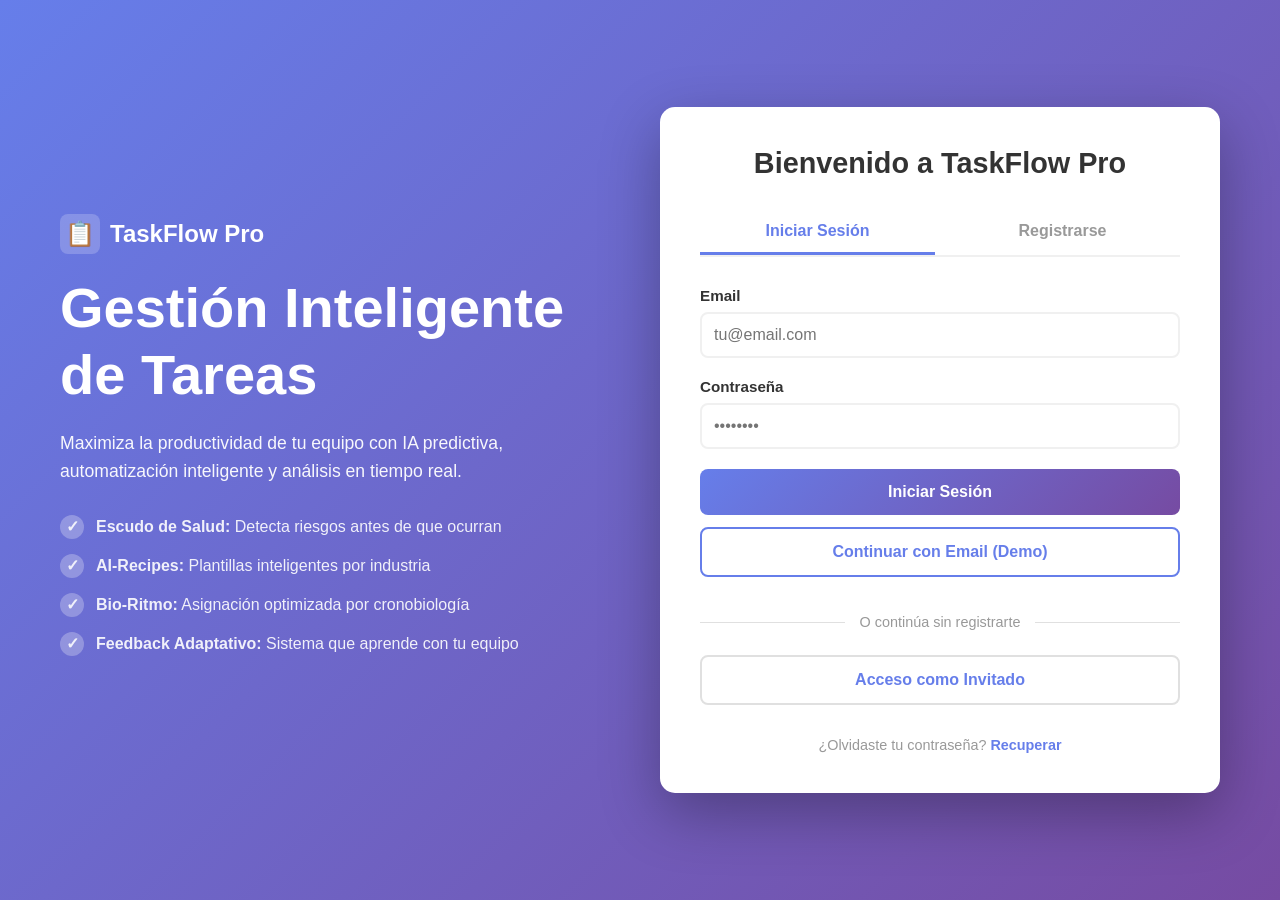
==== index.html @ bff99eb0 "Create main index.html for TaskFlow Pro landing page with authentication" ====
<!DOCTYPE html>
<html lang="es">
<head>
    <meta charset="UTF-8">
    <meta name="viewport" content="width=device-width, initial-scale=1.0">
    <title>TaskFlow Pro - Gestión Inteligente de Tareas</title>
    <style>
        * {
            margin: 0;
            padding: 0;
            box-sizing: border-box;
        }

        body {
            font-family: 'Segoe UI', Tahoma, Geneva, Verdana, sans-serif;
            background: linear-gradient(135deg, #667eea 0%, #764ba2 100%);
            min-height: 100vh;
            display: flex;
            align-items: center;
            justify-content: center;
        }

        .container {
            width: 100%;
            max-width: 1200px;
            padding: 20px;
        }

        .main-content {
            display: grid;
            grid-template-columns: 1fr 1fr;
            gap: 40px;
            align-items: center;
        }

        .left-section {
            color: white;
            animation: fadeInLeft 0.8s ease-in-out;
        }

        .left-section h1 {
            font-size: 3.5rem;
            font-weight: 700;
            margin-bottom: 20px;
            line-height: 1.2;
        }

        .left-section p {
            font-size: 1.1rem;
            margin-bottom: 15px;
            opacity: 0.95;
            line-height: 1.6;
        }

        .features-list {
            margin: 30px 0;
            display: flex;
            flex-direction: column;
            gap: 15px;
        }

        .feature-item {
            display: flex;
            align-items: center;
            gap: 12px;
            font-size: 1rem;
            opacity: 0.9;
        }

        .feature-icon {
            width: 24px;
            height: 24px;
            background: rgba(255, 255, 255, 0.3);
            border-radius: 50%;
            display: flex;
            align-items: center;
            justify-content: center;
            font-weight: bold;
        }

        .right-section {
            background: white;
            padding: 40px;
            border-radius: 15px;
            box-shadow: 0 20px 60px rgba(0, 0, 0, 0.3);
            animation: fadeInRight 0.8s ease-in-out;
        }

        .right-section h2 {
            color: #333;
            margin-bottom: 30px;
            font-size: 1.8rem;
            text-align: center;
        }

        .auth-tabs {
            display: flex;
            gap: 10px;
            margin-bottom: 30px;
            border-bottom: 2px solid #f0f0f0;
        }

        .auth-tab {
            flex: 1;
            padding: 12px;
            background: none;
            border: none;
            cursor: pointer;
            font-size: 1rem;
            color: #999;
            font-weight: 600;
            transition: all 0.3s ease;
            border-bottom: 3px solid transparent;
        }

        .auth-tab.active {
            color: #667eea;
            border-bottom-color: #667eea;
        }

        .auth-tab:hover {
            color: #667eea;
        }

        .auth-form {
            display: none;
        }

        .auth-form.active {
            display: block;
            animation: fadeIn 0.3s ease-in-out;
        }

        .form-group {
            margin-bottom: 20px;
        }

        .form-group label {
            display: block;
            margin-bottom: 8px;
            color: #333;
            font-weight: 600;
            font-size: 0.95rem;
        }

        .form-group input,
        .form-group select {
            width: 100%;
            padding: 12px;
            border: 2px solid #f0f0f0;
            border-radius: 8px;
            font-size: 1rem;
            transition: all 0.3s ease;
            font-family: inherit;
        }

        .form-group input:focus,
        .form-group select:focus {
            outline: none;
            border-color: #667eea;
            box-shadow: 0 0 0 3px rgba(102, 126, 234, 0.1);
        }

        .account-type-selector {
            display: grid;
            grid-template-columns: 1fr 1fr;
            gap: 15px;
            margin-bottom: 20px;
        }

        .account-option {
            padding: 15px;
            border: 2px solid #f0f0f0;
            border-radius: 8px;
            cursor: pointer;
            text-align: center;
            transition: all 0.3s ease;
            background: white;
        }

        .account-option:hover {
            border-color: #667eea;
            background: rgba(102, 126, 234, 0.05);
        }

        .account-option.selected {
            border-color: #667eea;
            background: rgba(102, 126, 234, 0.1);
        }

        .account-option h4 {
            color: #333;
            margin-bottom: 5px;
        }

        .account-option p {
            color: #999;
            font-size: 0.85rem;
        }

        .account-option input[type="radio"] {
            margin-right: 5px;
        }

        .corporate-fields {
            display: none;
            animation: slideDown 0.3s ease-in-out;
        }

        .corporate-fields.show {
            display: block;
        }

        .btn {
            width: 100%;
            padding: 14px;
            border: none;
            border-radius: 8px;
            font-size: 1rem;
            font-weight: 600;
            cursor: pointer;
            transition: all 0.3s ease;
            margin-bottom: 12px;
        }

        .btn-primary {
            background: linear-gradient(135deg, #667eea 0%, #764ba2 100%);
            color: white;
        }

        .btn-primary:hover {
            transform: translateY(-2px);
            box-shadow: 0 10px 25px rgba(102, 126, 234, 0.3);
        }

        .btn-primary:active {
            transform: translateY(0);
        }

        .btn-secondary {
            background: white;
            color: #667eea;
            border: 2px solid #667eea;
        }

        .btn-secondary:hover {
            background: #f8f9ff;
            transform: translateY(-2px);
        }

        .btn-guest {
            background: transparent;
            color: #667eea;
            border: 2px solid #e0e0e0;
        }

        .btn-guest:hover {
            background: #f8f9ff;
            border-color: #667eea;
        }

        .divider {
            display: flex;
            align-items: center;
            margin: 25px 0;
        }

        .divider::before,
        .divider::after {
            content: '';
            flex: 1;
            height: 1px;
            background: #e0e0e0;
        }

        .divider span {
            padding: 0 15px;
            color: #999;
            font-size: 0.9rem;
        }

        .form-footer {
            text-align: center;
            color: #999;
            font-size: 0.9rem;
        }

        .form-footer a {
            color: #667eea;
            text-decoration: none;
            font-weight: 600;
        }

        .form-footer a:hover {
            text-decoration: underline;
        }

        .error-message {
            display: none;
            padding: 12px;
            background: #fee;
            color: #c33;
            border-radius: 6px;
            margin-bottom: 20px;
            font-size: 0.9rem;
            animation: fadeIn 0.3s ease-in-out;
        }

        .error-message.show {
            display: block;
        }

        .success-message {
            display: none;
            padding: 12px;
            background: #efe;
            color: #3c3;
            border-radius: 6px;
            margin-bottom: 20px;
            font-size: 0.9rem;
            animation: fadeIn 0.3s ease-in-out;
        }

        .success-message.show {
            display: block;
        }

        @keyframes fadeInLeft {
            from {
                opacity: 0;
                transform: translateX(-30px);
            }
            to {
                opacity: 1;
                transform: translateX(0);
            }
        }

        @keyframes fadeInRight {
            from {
                opacity: 0;
                transform: translateX(30px);
            }
            to {
                opacity: 1;
                transform: translateX(0);
            }
        }

        @keyframes fadeIn {
            from {
                opacity: 0;
            }
            to {
                opacity: 1;
            }
        }

        @keyframes slideDown {
            from {
                opacity: 0;
                max-height: 0;
            }
            to {
                opacity: 1;
                max-height: 500px;
            }
        }

        @media (max-width: 768px) {
            .main-content {
                grid-template-columns: 1fr;
                gap: 30px;
            }

            .left-section h1 {
                font-size: 2.5rem;
            }

            .left-section p {
                font-size: 1rem;
            }

            .right-section {
                padding: 30px;
            }

            .features-list {
                margin: 20px 0;
            }
        }

        .logo {
            display: flex;
            align-items: center;
            gap: 10px;
            margin-bottom: 20px;
            font-size: 1.5rem;
            font-weight: 700;
            color: white;
        }

        .logo-icon {
            width: 40px;
            height: 40px;
            background: rgba(255, 255, 255, 0.2);
            border-radius: 8px;
            display: flex;
            align-items: center;
            justify-content: center;
            font-size: 1.5rem;
        }
    </style>
</head>
<body>
    <div class="container">
        <div class="main-content">
            <!-- LEFT SECTION: Marketing -->
            <div class="left-section">
                <div class="logo">
                    <div class="logo-icon">📋</div>
                    <span>TaskFlow Pro</span>
                </div>

                <h1>Gestión Inteligente de Tareas</h1>

                <p>Maximiza la productividad de tu equipo con IA predictiva, automatización inteligente y análisis en tiempo real.</p>

                <div class="features-list">
                    <div class="feature-item">
                        <div class="feature-icon">✓</div>
                        <span><strong>Escudo de Salud:</strong> Detecta riesgos antes de que ocurran</span>
                    </div>
                    <div class="feature-item">
                        <div class="feature-icon">✓</div>
                        <span><strong>AI-Recipes:</strong> Plantillas inteligentes por industria</span>
                    </div>
                    <div class="feature-item">
                        <div class="feature-icon">✓</div>
                        <span><strong>Bio-Ritmo:</strong> Asignación optimizada por cronobiología</span>
                    </div>
                    <div class="feature-item">
                        <div class="feature-icon">✓</div>
                        <span><strong>Feedback Adaptativo:</strong> Sistema que aprende con tu equipo</span>
                    </div>
                </div>
            </div>

            <!-- RIGHT SECTION: Authentication -->
            <div class="right-section">
                <h2>Bienvenido a TaskFlow Pro</h2>

                <!-- Auth Tabs -->
                <div class="auth-tabs">
                    <button class="auth-tab active" onclick="switchTab('login')">Iniciar Sesión</button>
                    <button class="auth-tab" onclick="switchTab('register')">Registrarse</button>
                </div>

                <!-- LOGIN FORM -->
                <form class="auth-form active" id="loginForm">
                    <div class="error-message" id="loginError"></div>

                    <div class="form-group">
                        <label for="loginEmail">Email</label>
                        <input type="email" id="loginEmail" placeholder="tu@email.com" required>
                    </div>

                    <div class="form-group">
                        <label for="loginPassword">Contraseña</label>
                        <input type="password" id="loginPassword" placeholder="••••••••" required>
                    </div>

                    <button type="submit" class="btn btn-primary">Iniciar Sesión</button>

                    <button type="button" class="btn btn-secondary" onclick="goToDashboard('login')">
                        Continuar con Email (Demo)
                    </button>

                    <div class="divider">
                        <span>O continúa sin registrarte</span>
                    </div>

                    <button type="button" class="btn btn-guest" onclick="goToDashboard('guest')">
                        Acceso como Invitado
                    </button>

                    <div class="form-footer" style="margin-top: 20px;">
                        ¿Olvidaste tu contraseña? <a href="#" onclick="handleForgotPassword(event)">Recuperar</a>
                    </div>
                </form>

                <!-- REGISTER FORM -->
                <form class="auth-form" id="registerForm">
                    <div class="error-message" id="registerError"></div>
                    <div class="success-message" id="registerSuccess"></div>

                    <div class="form-group">
                        <label>Tipo de Cuenta</label>
                        <div class="account-type-selector">
                            <div class="account-option" onclick="selectAccountType('personal')">
                                <input type="radio" name="accountType" value="personal" checked>
                                <h4>👤 Personal</h4>
                                <p>Para ti</p>
                            </div>
                            <div class="account-option" onclick="selectAccountType('corporate')">
                                <input type="radio" name="accountType" value="corporate">
                                <h4>🏢 Corporativo</h4>
                                <p>Para tu equipo</p>
                            </div>
                        </div>
                    </div>

                    <div class="form-group">
                        <label for="registerEmail">Email</label>
                        <input type="email" id="registerEmail" placeholder="tu@email.com" required>
                    </div>

                    <div class="form-group">
                        <label for="registerPassword">Contraseña</label>
                        <input type="password" id="registerPassword" placeholder="Mínimo 8 caracteres" required>
                    </div>

                    <div class="form-group">
                        <label for="registerName">Nombre Completo</label>
                        <input type="text" id="registerName" placeholder="Tu nombre" required>
                    </div>

                    <!-- Corporate Fields -->
                    <div class="corporate-fields" id="corporateFields">
                        <div class="form-group">
                            <label for="registerCompany">Nombre de la Empresa</label>
                            <input type="text" id="registerCompany" placeholder="Nombre de tu empresa">
                        </div>

                        <div class="form-group">
                            <label for="registerEmployees">Número de Colaboradores</label>
                            <input type="number" id="registerEmployees" placeholder="Ej: 25" min="1">
                        </div>

                        <div class="form-group">
                            <label for="registerDomain">Dominio Corporativo</label>
                            <input type="text" id="registerDomain" placeholder="empresa.com">
                        </div>

                        <div class="form-group">
                            <label for="registerIndustry">Industria</label>
                            <select id="registerIndustry">
                                <option value="">Selecciona tu industria</option>
                                <option value="tech">Tecnología</option>
                                <option value="finance">Finanzas</option>
                                <option value="healthcare">Salud</option>
                                <option value="retail">Retail</option>
                                <option value="manufacturing">Manufactura</option>
                                <option value="education">Educación</option>
                                <option value="other">Otros</option>
                            </select>
                        </div>
                    </div>

                    <button type="submit" class="btn btn-primary">Crear Cuenta</button>

                    <button type="button" class="btn btn-secondary" onclick="goToDashboard('register')">
                        Continuar como Invitado
                    </button>

                    <div class="form-footer" style="margin-top: 20px;">
                        Al registrarte, aceptas nuestros <a href="#" onclick="handleTerms(event)">Términos de Servicio</a>
                    </div>
                </form>
            </div>
        </div>
    </div>

    <script>
        // ==================== TAB SWITCHING ====================
        function switchTab(tabName) {
            // Update tabs
            document.querySelectorAll('.auth-tab').forEach(tab => {
                tab.classList.remove('active');
            });
            event.target.classList.add('active');

            // Update forms
            document.querySelectorAll('.auth-form').forEach(form => {
                form.classList.remove('active');
            });

            if (tabName === 'login') {
                document.getElementById('loginForm').classList.add('active');
            } else {
                document.getElementById('registerForm').classList.add('active');
            }
        }

        // ==================== ACCOUNT TYPE SELECTOR ====================
        function selectAccountType(type) {
            const options = document.querySelectorAll('.account-option');
            options.forEach(opt => opt.classList.remove('selected'));
            event.currentTarget.classList.add('selected');

            const radios = document.querySelectorAll('input[name="accountType"]');
            radios.forEach(radio => {
                radio.checked = (radio.value === type);
            });

            const corporateFields = document.getElementById('corporateFields');
            if (type === 'corporate') {
                corporateFields.classList.add('show');
            } else {
                corporateFields.classList.remove('show');
            }
        }

        // ==================== FORM SUBMISSION ====================
        document.getElementById('loginForm').addEventListener('submit', function(e) {
            e.preventDefault();
            const email = document.getElementById('loginEmail').value;
            const password = document.getElementById('loginPassword').value;

            if (email && password) {
                console.log('Login:', { email, password });
                showSuccess('loginSuccess', 'Iniciando sesión...');
                setTimeout(() => goToDashboard('login'), 1000);
            } else {
                showError('loginError', 'Por favor completa todos los campos');
            }
        });

        document.getElementById('registerForm').addEventListener('submit', function(e) {
            e.preventDefault();
            const email = document.getElementById('registerEmail').value;
            const password = document.getElementById('registerPassword').value;
            const name = document.getElementById('registerName').value;
            const accountType = document.querySelector('input[name="accountType"]:checked').value;

            if (!email || !password || !name) {
                showError('registerError', 'Por favor completa todos los campos obligatorios');
                return;
            }

            if (password.length < 8) {
                showError('registerError', 'La contraseña debe tener al menos 8 caracteres');
                return;
            }

            const registerData = {
                email,
                password,
                name,
                accountType
            };

            if (accountType === 'corporate') {
                registerData.company = document.getElementById('registerCompany').value;
                registerData.employees = document.getElementById('registerEmployees').value;
                registerData.domain = document.getElementById('registerDomain').value;
                registerData.industry = document.getElementById('registerIndustry').value;
            }

            console.log('Registro:', registerData);
            showSuccess('registerSuccess', '¡Cuenta creada exitosamente! Redirigiendo...');
            setTimeout(() => goToDashboard('register'), 1500);
        });

        // ==================== NAVIGATION ====================
        function goToDashboard(mode) {
            const userData = {
                mode: mode, // 'guest', 'login', 'register'
                timestamp: new Date().toISOString(),
                type: mode === 'register' ? 
                    document.querySelector('input[name="accountType"]:checked').value : 
                    null
            };

            localStorage.setItem('taskflowUser', JSON.stringify(userData));
            window.location.href = './dashboard/index.html';
        }

        function handleForgotPassword(e) {
            e.preventDefault();
            alert('Funcionalidad de recuperación de contraseña próximamente');
        }

        function handleTerms(e) {
            e.preventDefault();
            alert('Términos de Servicio de TaskFlow Pro');
        }

        // ==================== UTILITY FUNCTIONS ====================
        function showError(elementId, message) {
            const element = document.getElementById(elementId);
            if (element) {
                element.textContent = message;
                element.classList.add('show');
                setTimeout(() => element.classList.remove('show'), 5000);
            }
        }

        function showSuccess(elementId, message) {
            const element = document.getElementById(elementId);
            if (element) {
                element.textContent = message;
                element.classList.add('show');
            }
        }

        // Initialize
        document.addEventListener('DOMContentLoaded', function() {
            console.log('TaskFlow Pro initialized');
            // Check if user is already logged in
            const user = localStorage.getItem('taskflowUser');
            if (user) {
                console.log('Usuario detectado:', JSON.parse(user));
            }
        });
    </script>
</body>
</html>
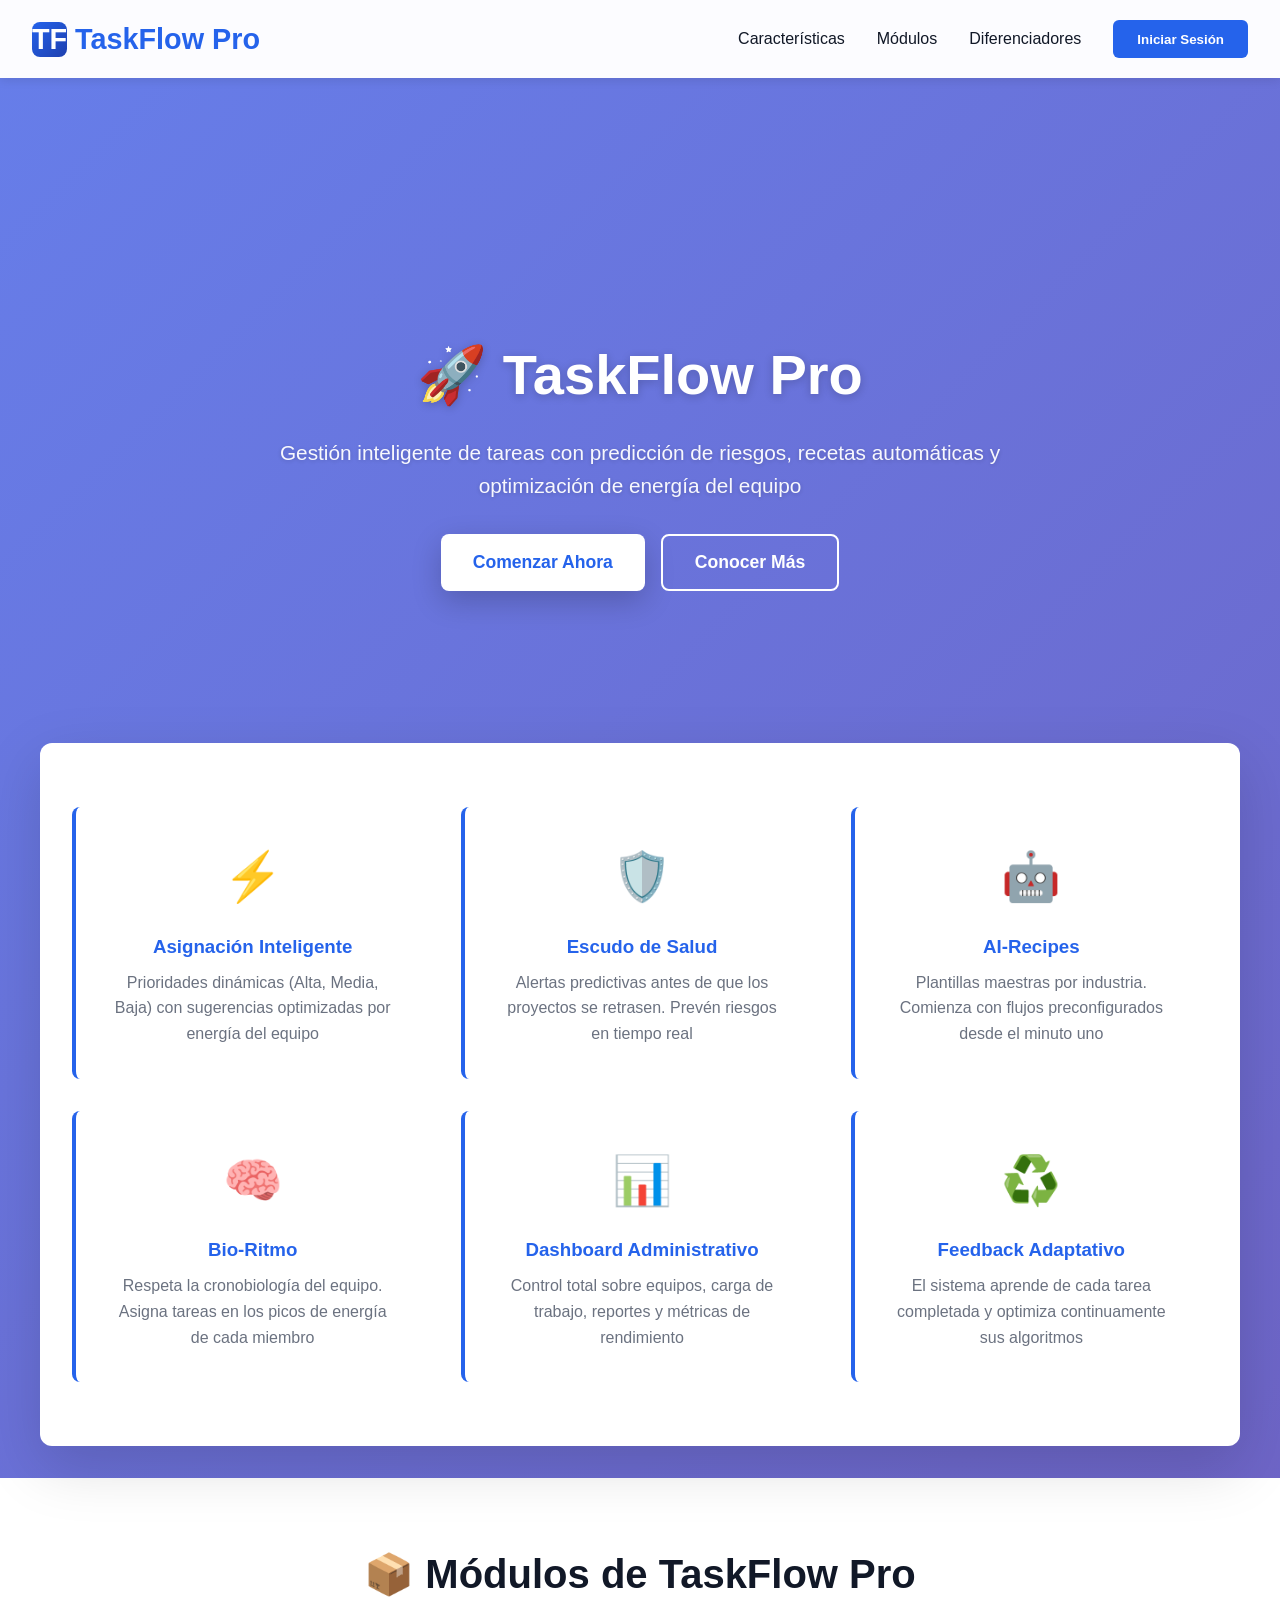
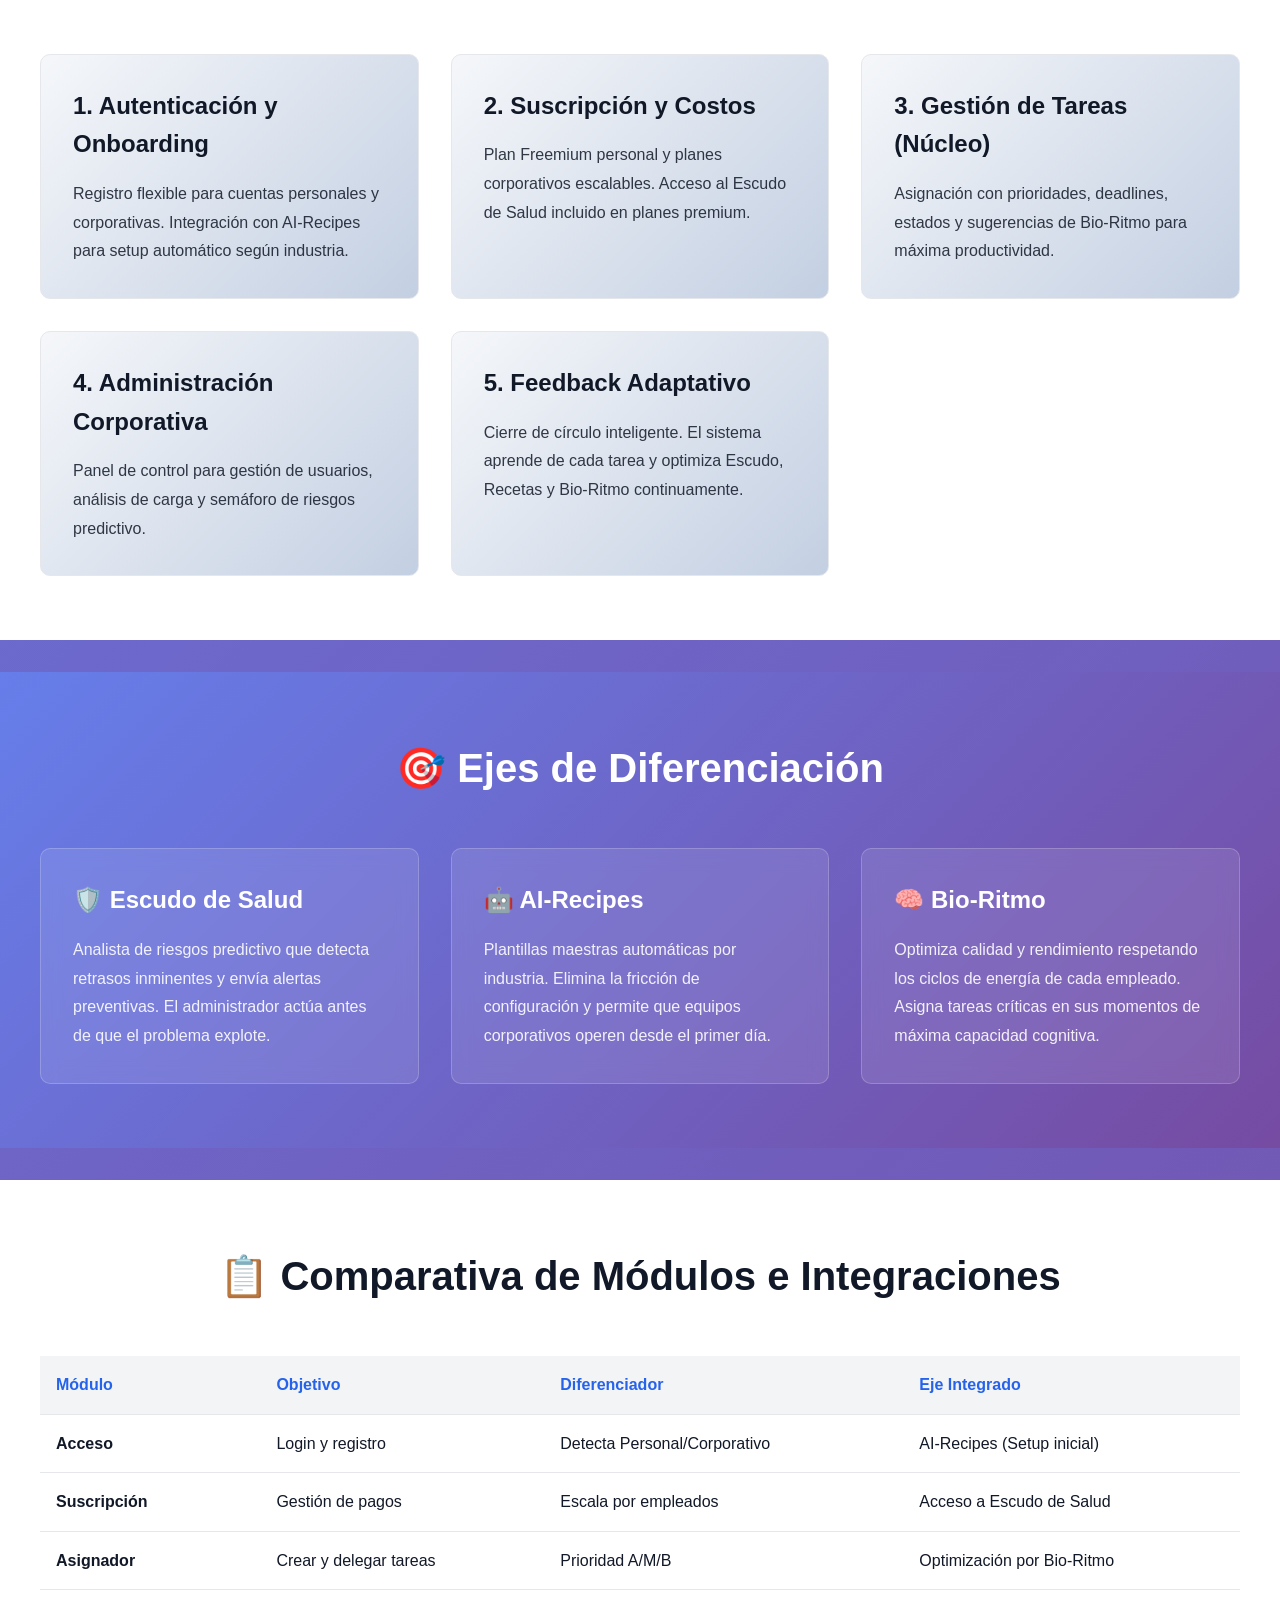
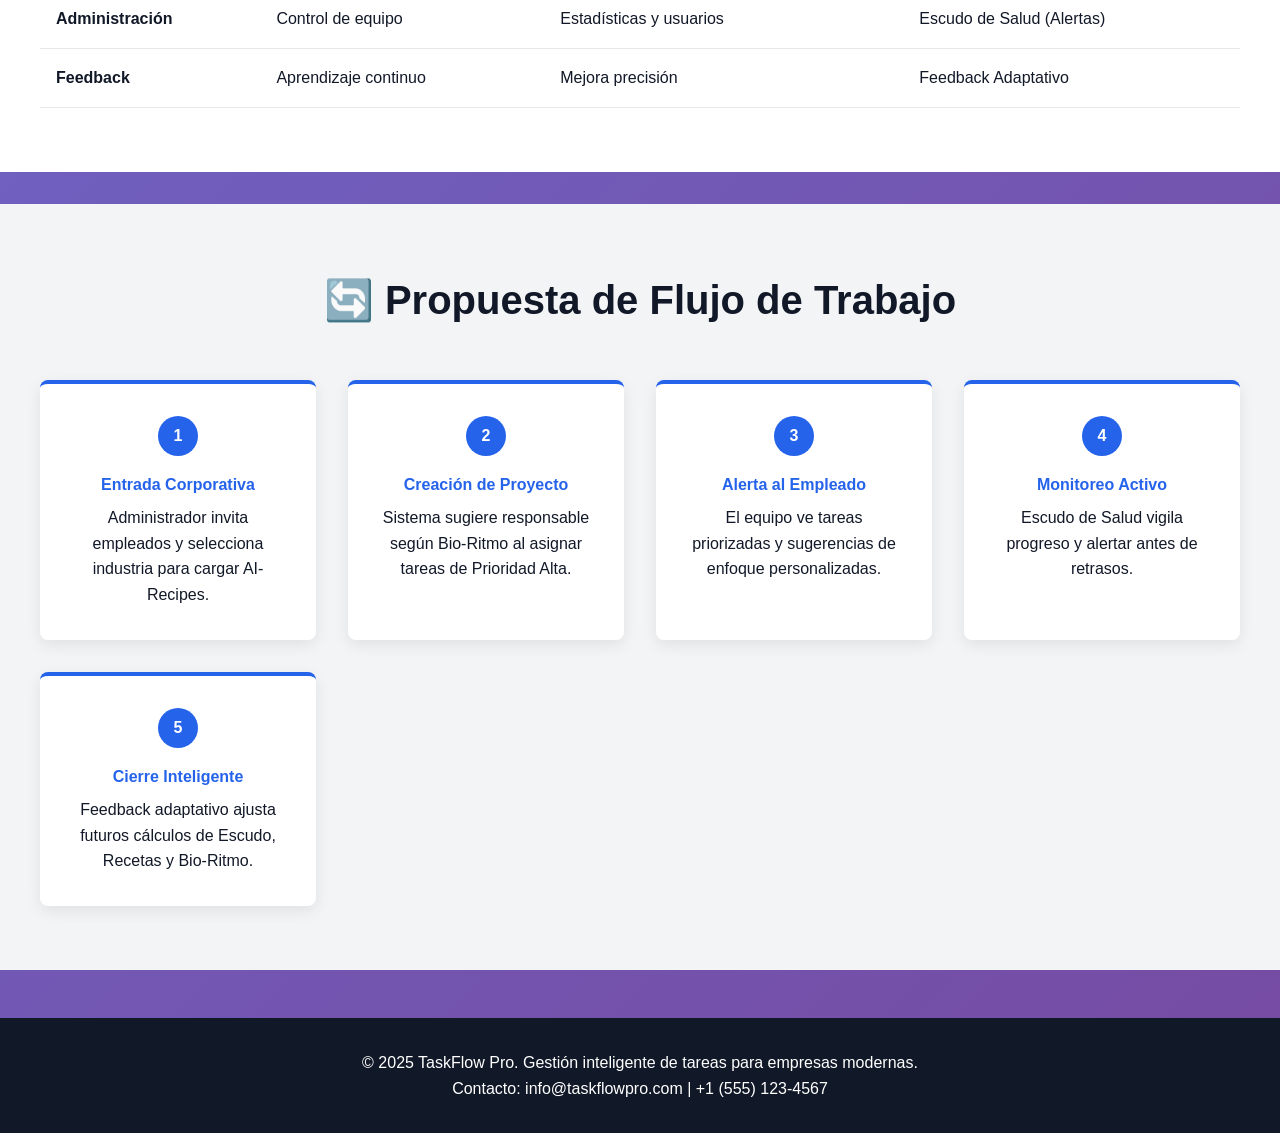
==== commit 271a29b6: "Crear index.html: Página de inicio completa de TaskFlow Pro con login opcional" ====
--- a/index.html
+++ b/index.html
@@ -11,597 +11,866 @@
             box-sizing: border-box;
         }
 
+        :root {
+            --primary: #2563eb;
+            --secondary: #1e40af;
+            --success: #10b981;
+            --warning: #f59e0b;
+            --danger: #ef4444;
+            --light: #f3f4f6;
+            --dark: #111827;
+            --border: #e5e7eb;
+        }
+
         body {
             font-family: 'Segoe UI', Tahoma, Geneva, Verdana, sans-serif;
+            line-height: 1.6;
+            color: var(--dark);
             background: linear-gradient(135deg, #667eea 0%, #764ba2 100%);
             min-height: 100vh;
+        }
+
+        /* NAVBAR */
+        nav {
+            background: rgba(255, 255, 255, 0.98);
+            backdrop-filter: blur(10px);
+            padding: 1rem 2rem;
+            display: flex;
+            justify-content: space-between;
+            align-items: center;
+            box-shadow: 0 2px 10px rgba(0, 0, 0, 0.1);
+            position: sticky;
+            top: 0;
+            z-index: 100;
+        }
+
+        .logo {
+            font-size: 1.8rem;
+            font-weight: 700;
+            color: var(--primary);
             display: flex;
             align-items: center;
-            justify-content: center;
-        }
-
-        .container {
-            width: 100%;
-            max-width: 1200px;
-            padding: 20px;
-        }
-
-        .main-content {
-            display: grid;
-            grid-template-columns: 1fr 1fr;
-            gap: 40px;
-            align-items: center;
-        }
-
-        .left-section {
-            color: white;
-            animation: fadeInLeft 0.8s ease-in-out;
-        }
-
-        .left-section h1 {
-            font-size: 3.5rem;
-            font-weight: 700;
-            margin-bottom: 20px;
-            line-height: 1.2;
-        }
-
-        .left-section p {
-            font-size: 1.1rem;
-            margin-bottom: 15px;
-            opacity: 0.95;
-            line-height: 1.6;
-        }
-
-        .features-list {
-            margin: 30px 0;
-            display: flex;
-            flex-direction: column;
-            gap: 15px;
-        }
-
-        .feature-item {
-            display: flex;
-            align-items: center;
-            gap: 12px;
-            font-size: 1rem;
-            opacity: 0.9;
-        }
-
-        .feature-icon {
-            width: 24px;
-            height: 24px;
-            background: rgba(255, 255, 255, 0.3);
-            border-radius: 50%;
-            display: flex;
-            align-items: center;
-            justify-content: center;
-            font-weight: bold;
-        }
-
-        .right-section {
-            background: white;
-            padding: 40px;
-            border-radius: 15px;
-            box-shadow: 0 20px 60px rgba(0, 0, 0, 0.3);
-            animation: fadeInRight 0.8s ease-in-out;
-        }
-
-        .right-section h2 {
-            color: #333;
-            margin-bottom: 30px;
-            font-size: 1.8rem;
-            text-align: center;
-        }
-
-        .auth-tabs {
-            display: flex;
-            gap: 10px;
-            margin-bottom: 30px;
-            border-bottom: 2px solid #f0f0f0;
-        }
-
-        .auth-tab {
-            flex: 1;
-            padding: 12px;
-            background: none;
-            border: none;
-            cursor: pointer;
-            font-size: 1rem;
-            color: #999;
-            font-weight: 600;
-            transition: all 0.3s ease;
-            border-bottom: 3px solid transparent;
-        }
-
-        .auth-tab.active {
-            color: #667eea;
-            border-bottom-color: #667eea;
-        }
-
-        .auth-tab:hover {
-            color: #667eea;
-        }
-
-        .auth-form {
-            display: none;
-        }
-
-        .auth-form.active {
-            display: block;
-            animation: fadeIn 0.3s ease-in-out;
-        }
-
-        .form-group {
-            margin-bottom: 20px;
-        }
-
-        .form-group label {
-            display: block;
-            margin-bottom: 8px;
-            color: #333;
-            font-weight: 600;
-            font-size: 0.95rem;
-        }
-
-        .form-group input,
-        .form-group select {
-            width: 100%;
-            padding: 12px;
-            border: 2px solid #f0f0f0;
-            border-radius: 8px;
-            font-size: 1rem;
-            transition: all 0.3s ease;
-            font-family: inherit;
-        }
-
-        .form-group input:focus,
-        .form-group select:focus {
-            outline: none;
-            border-color: #667eea;
-            box-shadow: 0 0 0 3px rgba(102, 126, 234, 0.1);
-        }
-
-        .account-type-selector {
-            display: grid;
-            grid-template-columns: 1fr 1fr;
-            gap: 15px;
-            margin-bottom: 20px;
-        }
-
-        .account-option {
-            padding: 15px;
-            border: 2px solid #f0f0f0;
-            border-radius: 8px;
-            cursor: pointer;
-            text-align: center;
-            transition: all 0.3s ease;
-            background: white;
-        }
-
-        .account-option:hover {
-            border-color: #667eea;
-            background: rgba(102, 126, 234, 0.05);
-        }
-
-        .account-option.selected {
-            border-color: #667eea;
-            background: rgba(102, 126, 234, 0.1);
-        }
-
-        .account-option h4 {
-            color: #333;
-            margin-bottom: 5px;
-        }
-
-        .account-option p {
-            color: #999;
-            font-size: 0.85rem;
-        }
-
-        .account-option input[type="radio"] {
-            margin-right: 5px;
-        }
-
-        .corporate-fields {
-            display: none;
-            animation: slideDown 0.3s ease-in-out;
-        }
-
-        .corporate-fields.show {
-            display: block;
-        }
-
-        .btn {
-            width: 100%;
-            padding: 14px;
-            border: none;
-            border-radius: 8px;
-            font-size: 1rem;
-            font-weight: 600;
-            cursor: pointer;
-            transition: all 0.3s ease;
-            margin-bottom: 12px;
-        }
-
-        .btn-primary {
-            background: linear-gradient(135deg, #667eea 0%, #764ba2 100%);
-            color: white;
-        }
-
-        .btn-primary:hover {
-            transform: translateY(-2px);
-            box-shadow: 0 10px 25px rgba(102, 126, 234, 0.3);
-        }
-
-        .btn-primary:active {
-            transform: translateY(0);
-        }
-
-        .btn-secondary {
-            background: white;
-            color: #667eea;
-            border: 2px solid #667eea;
-        }
-
-        .btn-secondary:hover {
-            background: #f8f9ff;
-            transform: translateY(-2px);
-        }
-
-        .btn-guest {
-            background: transparent;
-            color: #667eea;
-            border: 2px solid #e0e0e0;
-        }
-
-        .btn-guest:hover {
-            background: #f8f9ff;
-            border-color: #667eea;
-        }
-
-        .divider {
-            display: flex;
-            align-items: center;
-            margin: 25px 0;
-        }
-
-        .divider::before,
-        .divider::after {
-            content: '';
-            flex: 1;
-            height: 1px;
-            background: #e0e0e0;
-        }
-
-        .divider span {
-            padding: 0 15px;
-            color: #999;
-            font-size: 0.9rem;
-        }
-
-        .form-footer {
-            text-align: center;
-            color: #999;
-            font-size: 0.9rem;
-        }
-
-        .form-footer a {
-            color: #667eea;
-            text-decoration: none;
-            font-weight: 600;
-        }
-
-        .form-footer a:hover {
-            text-decoration: underline;
-        }
-
-        .error-message {
-            display: none;
-            padding: 12px;
-            background: #fee;
-            color: #c33;
-            border-radius: 6px;
-            margin-bottom: 20px;
-            font-size: 0.9rem;
-            animation: fadeIn 0.3s ease-in-out;
-        }
-
-        .error-message.show {
-            display: block;
-        }
-
-        .success-message {
-            display: none;
-            padding: 12px;
-            background: #efe;
-            color: #3c3;
-            border-radius: 6px;
-            margin-bottom: 20px;
-            font-size: 0.9rem;
-            animation: fadeIn 0.3s ease-in-out;
-        }
-
-        .success-message.show {
-            display: block;
-        }
-
-        @keyframes fadeInLeft {
-            from {
-                opacity: 0;
-                transform: translateX(-30px);
-            }
-            to {
-                opacity: 1;
-                transform: translateX(0);
-            }
-        }
-
-        @keyframes fadeInRight {
-            from {
-                opacity: 0;
-                transform: translateX(30px);
-            }
-            to {
-                opacity: 1;
-                transform: translateX(0);
-            }
-        }
-
-        @keyframes fadeIn {
-            from {
-                opacity: 0;
-            }
-            to {
-                opacity: 1;
-            }
-        }
-
-        @keyframes slideDown {
-            from {
-                opacity: 0;
-                max-height: 0;
-            }
-            to {
-                opacity: 1;
-                max-height: 500px;
-            }
-        }
-
-        @media (max-width: 768px) {
-            .main-content {
-                grid-template-columns: 1fr;
-                gap: 30px;
-            }
-
-            .left-section h1 {
-                font-size: 2.5rem;
-            }
-
-            .left-section p {
-                font-size: 1rem;
-            }
-
-            .right-section {
-                padding: 30px;
-            }
-
-            .features-list {
-                margin: 20px 0;
-            }
-        }
-
-        .logo {
-            display: flex;
-            align-items: center;
-            gap: 10px;
-            margin-bottom: 20px;
-            font-size: 1.5rem;
-            font-weight: 700;
-            color: white;
+            gap: 0.5rem;
         }
 
         .logo-icon {
-            width: 40px;
-            height: 40px;
-            background: rgba(255, 255, 255, 0.2);
+            width: 35px;
+            height: 35px;
+            background: linear-gradient(135deg, var(--primary), var(--secondary));
             border-radius: 8px;
             display: flex;
             align-items: center;
             justify-content: center;
+            color: white;
+            font-weight: bold;
+        }
+
+        .nav-links {
+            display: flex;
+            gap: 2rem;
+            align-items: center;
+            list-style: none;
+        }
+
+        .nav-links a {
+            text-decoration: none;
+            color: var(--dark);
+            font-weight: 500;
+            transition: color 0.3s;
+        }
+
+        .nav-links a:hover {
+            color: var(--primary);
+        }
+
+        .login-btn {
+            background: var(--primary);
+            color: white;
+            border: none;
+            padding: 0.7rem 1.5rem;
+            border-radius: 6px;
+            cursor: pointer;
+            font-weight: 600;
+            transition: all 0.3s;
+        }
+
+        .login-btn:hover {
+            background: var(--secondary);
+            transform: translateY(-2px);
+            box-shadow: 0 5px 15px rgba(37, 99, 235, 0.4);
+        }
+
+        /* HERO SECTION */
+        .hero {
+            display: flex;
+            align-items: center;
+            justify-content: center;
+            min-height: 85vh;
+            color: white;
+            text-align: center;
+            padding: 2rem;
+        }
+
+        .hero-content {
+            max-width: 800px;
+            animation: fadeInUp 0.8s ease-out;
+        }
+
+        .hero h1 {
+            font-size: 3.5rem;
+            margin-bottom: 1rem;
+            text-shadow: 0 2px 10px rgba(0, 0, 0, 0.2);
+        }
+
+        .hero p {
+            font-size: 1.3rem;
+            margin-bottom: 2rem;
+            opacity: 0.95;
+            text-shadow: 0 1px 5px rgba(0, 0, 0, 0.2);
+        }
+
+        .cta-buttons {
+            display: flex;
+            gap: 1rem;
+            justify-content: center;
+            flex-wrap: wrap;
+        }
+
+        .btn-primary, .btn-secondary {
+            padding: 1rem 2rem;
+            border: none;
+            border-radius: 8px;
+            font-size: 1.1rem;
+            font-weight: 600;
+            cursor: pointer;
+            transition: all 0.3s;
+            text-decoration: none;
+            display: inline-block;
+        }
+
+        .btn-primary {
+            background: white;
+            color: var(--primary);
+            box-shadow: 0 10px 30px rgba(0, 0, 0, 0.2);
+        }
+
+        .btn-primary:hover {
+            transform: translateY(-3px);
+            box-shadow: 0 15px 40px rgba(0, 0, 0, 0.3);
+        }
+
+        .btn-secondary {
+            background: transparent;
+            color: white;
+            border: 2px solid white;
+        }
+
+        .btn-secondary:hover {
+            background: white;
+            color: var(--primary);
+            transform: translateY(-3px);
+        }
+
+        /* FEATURES SECTION */
+        .features {
+            background: white;
+            padding: 4rem 2rem;
+            display: grid;
+            grid-template-columns: repeat(auto-fit, minmax(300px, 1fr));
+            gap: 2rem;
+            max-width: 1200px;
+            margin: -100px auto 0;
+            border-radius: 12px;
+            box-shadow: 0 20px 60px rgba(0, 0, 0, 0.15);
+            position: relative;
+            z-index: 10;
+        }
+
+        .feature-card {
+            padding: 2rem;
+            text-align: center;
+            border-radius: 8px;
+            border-left: 4px solid var(--primary);
+            transition: all 0.3s;
+        }
+
+        .feature-card:hover {
+            transform: translateY(-5px);
+            box-shadow: 0 10px 25px rgba(0, 0, 0, 0.1);
+        }
+
+        .feature-icon {
+            font-size: 3rem;
+            margin-bottom: 1rem;
+        }
+
+        .feature-card h3 {
+            margin-bottom: 0.5rem;
+            color: var(--primary);
+        }
+
+        .feature-card p {
+            color: #6b7280;
+        }
+
+        /* MODULES SECTION */
+        .modules-section {
+            background: white;
+            padding: 4rem 2rem;
+            margin-top: 2rem;
+        }
+
+        .modules-container {
+            max-width: 1200px;
+            margin: 0 auto;
+        }
+
+        .section-title {
+            text-align: center;
+            font-size: 2.5rem;
+            margin-bottom: 3rem;
+            color: var(--dark);
+        }
+
+        .modules-grid {
+            display: grid;
+            grid-template-columns: repeat(auto-fit, minmax(280px, 1fr));
+            gap: 2rem;
+        }
+
+        .module-card {
+            background: linear-gradient(135deg, #f5f7fa 0%, #c3cfe2 100%);
+            padding: 2rem;
+            border-radius: 10px;
+            border: 1px solid var(--border);
+            transition: all 0.3s;
+        }
+
+        .module-card:hover {
+            transform: translateY(-8px);
+            box-shadow: 0 15px 35px rgba(0, 0, 0, 0.1);
+            background: linear-gradient(135deg, #667eea 0%, #764ba2 100%);
+            color: white;
+        }
+
+        .module-card h3 {
+            margin-bottom: 1rem;
             font-size: 1.5rem;
+        }
+
+        .module-card p {
+            line-height: 1.8;
+            opacity: 0.85;
+        }
+
+        /* AXES SECTION */
+        .axes-section {
+            background: linear-gradient(135deg, #667eea 0%, #764ba2 100%);
+            color: white;
+            padding: 4rem 2rem;
+            margin-top: 2rem;
+        }
+
+        .axes-container {
+            max-width: 1200px;
+            margin: 0 auto;
+        }
+
+        .axes-container .section-title {
+            color: white;
+        }
+
+        .axes-grid {
+            display: grid;
+            grid-template-columns: repeat(auto-fit, minmax(300px, 1fr));
+            gap: 2rem;
+            margin-top: 2rem;
+        }
+
+        .axis-card {
+            background: rgba(255, 255, 255, 0.1);
+            backdrop-filter: blur(10px);
+            padding: 2rem;
+            border-radius: 10px;
+            border: 1px solid rgba(255, 255, 255, 0.2);
+            transition: all 0.3s;
+        }
+
+        .axis-card:hover {
+            background: rgba(255, 255, 255, 0.2);
+            transform: translateY(-5px);
+        }
+
+        .axis-card h3 {
+            font-size: 1.5rem;
+            margin-bottom: 1rem;
+        }
+
+        .axis-card p {
+            opacity: 0.9;
+            line-height: 1.8;
+        }
+
+        /* BENEFITS TABLE */
+        .benefits-section {
+            background: white;
+            padding: 4rem 2rem;
+            margin-top: 2rem;
+        }
+
+        .benefits-table {
+            max-width: 1200px;
+            margin: 0 auto;
+            overflow-x: auto;
+        }
+
+        table {
+            width: 100%;
+            border-collapse: collapse;
+            margin-top: 2rem;
+        }
+
+        th, td {
+            padding: 1rem;
+            text-align: left;
+            border-bottom: 1px solid var(--border);
+        }
+
+        th {
+            background: var(--light);
+            font-weight: 600;
+            color: var(--primary);
+        }
+
+        tr:hover {
+            background: var(--light);
+        }
+
+        /* WORKFLOW SECTION */
+        .workflow-section {
+            background: var(--light);
+            padding: 4rem 2rem;
+            margin-top: 2rem;
+        }
+
+        .workflow-container {
+            max-width: 1200px;
+            margin: 0 auto;
+        }
+
+        .workflow-steps {
+            display: grid;
+            grid-template-columns: repeat(auto-fit, minmax(250px, 1fr));
+            gap: 2rem;
+            margin-top: 2rem;
+        }
+
+        .step {
+            background: white;
+            padding: 2rem;
+            border-radius: 8px;
+            text-align: center;
+            border-top: 4px solid var(--primary);
+            box-shadow: 0 5px 15px rgba(0, 0, 0, 0.08);
+        }
+
+        .step-number {
+            display: inline-flex;
+            align-items: center;
+            justify-content: center;
+            width: 40px;
+            height: 40px;
+            background: var(--primary);
+            color: white;
+            border-radius: 50%;
+            font-weight: bold;
+            margin-bottom: 1rem;
+        }
+
+        .step h4 {
+            margin-bottom: 0.5rem;
+            color: var(--primary);
+        }
+
+        /* FOOTER */
+        footer {
+            background: var(--dark);
+            color: white;
+            text-align: center;
+            padding: 2rem;
+            margin-top: 3rem;
+        }
+
+        /* MODAL */
+        .modal {
+            display: none;
+            position: fixed;
+            z-index: 1000;
+            left: 0;
+            top: 0;
+            width: 100%;
+            height: 100%;
+            background-color: rgba(0, 0, 0, 0.5);
+            animation: fadeIn 0.3s ease-out;
+        }
+
+        .modal-content {
+            background-color: white;
+            margin: 5% auto;
+            padding: 2rem;
+            border: 1px solid var(--border);
+            border-radius: 10px;
+            width: 90%;
+            max-width: 500px;
+            box-shadow: 0 20px 60px rgba(0, 0, 0, 0.3);
+            animation: slideIn 0.3s ease-out;
+        }
+
+        .close-modal {
+            color: #aaa;
+            float: right;
+            font-size: 2rem;
+            font-weight: bold;
+            cursor: pointer;
+            transition: color 0.3s;
+        }
+
+        .close-modal:hover {
+            color: var(--dark);
+        }
+
+        .form-group {
+            margin-bottom: 1.5rem;
+        }
+
+        .form-group label {
+            display: block;
+            margin-bottom: 0.5rem;
+            font-weight: 600;
+            color: var(--dark);
+        }
+
+        .form-group input, .form-group select {
+            width: 100%;
+            padding: 0.8rem;
+            border: 1px solid var(--border);
+            border-radius: 6px;
+            font-size: 1rem;
+            transition: border-color 0.3s;
+        }
+
+        .form-group input:focus, .form-group select:focus {
+            outline: none;
+            border-color: var(--primary);
+            box-shadow: 0 0 0 3px rgba(37, 99, 235, 0.1);
+        }
+
+        .form-switch {
+            display: flex;
+            gap: 1rem;
+            margin-bottom: 1.5rem;
+        }
+
+        .switch-option {
+            flex: 1;
+            padding: 1rem;
+            border: 2px solid var(--border);
+            border-radius: 6px;
+            text-align: center;
+            cursor: pointer;
+            transition: all 0.3s;
+        }
+
+        .switch-option.active {
+            border-color: var(--primary);
+            background: rgba(37, 99, 235, 0.1);
+        }
+
+        .corporate-fields {
+            display: none;
+        }
+
+        .corporate-fields.show {
+            display: block;
+        }
+
+        .btn-submit {
+            width: 100%;
+            padding: 1rem;
+            background: var(--primary);
+            color: white;
+            border: none;
+            border-radius: 6px;
+            font-size: 1.1rem;
+            font-weight: 600;
+            cursor: pointer;
+            transition: all 0.3s;
+        }
+
+        .btn-submit:hover {
+            background: var(--secondary);
+            transform: translateY(-2px);
+            box-shadow: 0 10px 25px rgba(37, 99, 235, 0.4);
+        }
+
+        /* ANIMATIONS */
+        @keyframes fadeInUp {
+            from {
+                opacity: 0;
+                transform: translateY(30px);
+            }
+            to {
+                opacity: 1;
+                transform: translateY(0);
+            }
+        }
+
+        @keyframes fadeIn {
+            from {
+                opacity: 0;
+            }
+            to {
+                opacity: 1;
+            }
+        }
+
+        @keyframes slideIn {
+            from {
+                transform: translateY(-50px);
+                opacity: 0;
+            }
+            to {
+                transform: translateY(0);
+                opacity: 1;
+            }
+        }
+
+        /* RESPONSIVE */
+        @media (max-width: 768px) {
+            .hero h1 {
+                font-size: 2.2rem;
+            }
+
+            .hero p {
+                font-size: 1.1rem;
+            }
+
+            .cta-buttons {
+                flex-direction: column;
+            }
+
+            .btn-primary, .btn-secondary {
+                width: 100%;
+            }
+
+            .nav-links {
+                gap: 1rem;
+            }
+
+            .features {
+                grid-template-columns: 1fr;
+                margin: -50px 1rem 0;
+            }
+
+            table {
+                font-size: 0.9rem;
+            }
+
+            th, td {
+                padding: 0.7rem;
+            }
         }
     </style>
 </head>
 <body>
-    <div class="container">
-        <div class="main-content">
-            <!-- LEFT SECTION: Marketing -->
-            <div class="left-section">
-                <div class="logo">
-                    <div class="logo-icon">📋</div>
-                    <span>TaskFlow Pro</span>
-                </div>
-
-                <h1>Gestión Inteligente de Tareas</h1>
-
-                <p>Maximiza la productividad de tu equipo con IA predictiva, automatización inteligente y análisis en tiempo real.</p>
-
-                <div class="features-list">
-                    <div class="feature-item">
-                        <div class="feature-icon">✓</div>
-                        <span><strong>Escudo de Salud:</strong> Detecta riesgos antes de que ocurran</span>
+    <!-- NAVBAR -->
+    <nav>
+        <div class="logo">
+            <div class="logo-icon">TF</div>
+            TaskFlow Pro
+        </div>
+        <ul class="nav-links">
+            <li><a href="#features">Características</a></li>
+            <li><a href="#modules">Módulos</a></li>
+            <li><a href="#axes">Diferenciadores</a></li>
+            <li><button class="login-btn" onclick="openLoginModal()">Iniciar Sesión</button></li>
+        </ul>
+    </nav>
+
+    <!-- HERO SECTION -->
+    <section class="hero">
+        <div class="hero-content">
+            <h1>🚀 TaskFlow Pro</h1>
+            <p>Gestión inteligente de tareas con predicción de riesgos, recetas automáticas y optimización de energía del equipo</p>
+            <div class="cta-buttons">
+                <button class="btn-primary" onclick="openLoginModal()">Comenzar Ahora</button>
+                <button class="btn-secondary" onclick="scrollToSection('features')">Conocer Más</button>
+            </div>
+        </div>
+    </section>
+
+    <!-- FEATURES SECTION -->
+    <section class="features" id="features">
+        <div class="feature-card">
+            <div class="feature-icon">⚡</div>
+            <h3>Asignación Inteligente</h3>
+            <p>Prioridades dinámicas (Alta, Media, Baja) con sugerencias optimizadas por energía del equipo</p>
+        </div>
+        <div class="feature-card">
+            <div class="feature-icon">🛡️</div>
+            <h3>Escudo de Salud</h3>
+            <p>Alertas predictivas antes de que los proyectos se retrasen. Prevén riesgos en tiempo real</p>
+        </div>
+        <div class="feature-card">
+            <div class="feature-icon">🤖</div>
+            <h3>AI-Recipes</h3>
+            <p>Plantillas maestras por industria. Comienza con flujos preconfigurados desde el minuto uno</p>
+        </div>
+        <div class="feature-card">
+            <div class="feature-icon">🧠</div>
+            <h3>Bio-Ritmo</h3>
+            <p>Respeta la cronobiología del equipo. Asigna tareas en los picos de energía de cada miembro</p>
+        </div>
+        <div class="feature-card">
+            <div class="feature-icon">📊</div>
+            <h3>Dashboard Administrativo</h3>
+            <p>Control total sobre equipos, carga de trabajo, reportes y métricas de rendimiento</p>
+        </div>
+        <div class="feature-card">
+            <div class="feature-icon">♻️</div>
+            <h3>Feedback Adaptativo</h3>
+            <p>El sistema aprende de cada tarea completada y optimiza continuamente sus algoritmos</p>
+        </div>
+    </section>
+
+    <!-- MODULES SECTION -->
+    <section class="modules-section" id="modules">
+        <div class="modules-container">
+            <h2 class="section-title">📦 Módulos de TaskFlow Pro</h2>
+            <div class="modules-grid">
+                <div class="module-card">
+                    <h3>1. Autenticación y Onboarding</h3>
+                    <p>Registro flexible para cuentas personales y corporativas. Integración con AI-Recipes para setup automático según industria.</p>
+                </div>
+                <div class="module-card">
+                    <h3>2. Suscripción y Costos</h3>
+                    <p>Plan Freemium personal y planes corporativos escalables. Acceso al Escudo de Salud incluido en planes premium.</p>
+                </div>
+                <div class="module-card">
+                    <h3>3. Gestión de Tareas (Núcleo)</h3>
+                    <p>Asignación con prioridades, deadlines, estados y sugerencias de Bio-Ritmo para máxima productividad.</p>
+                </div>
+                <div class="module-card">
+                    <h3>4. Administración Corporativa</h3>
+                    <p>Panel de control para gestión de usuarios, análisis de carga y semáforo de riesgos predictivo.</p>
+                </div>
+                <div class="module-card">
+                    <h3>5. Feedback Adaptativo</h3>
+                    <p>Cierre de círculo inteligente. El sistema aprende de cada tarea y optimiza Escudo, Recetas y Bio-Ritmo continuamente.</p>
+                </div>
+            </div>
+        </div>
+    </section>
+
+    <!-- AXES OF DIFFERENTIATION -->
+    <section class="axes-section" id="axes">
+        <div class="axes-container">
+            <h2 class="section-title">🎯 Ejes de Diferenciación</h2>
+            <div class="axes-grid">
+                <div class="axis-card">
+                    <h3>🛡️ Escudo de Salud</h3>
+                    <p>Analista de riesgos predictivo que detecta retrasos inminentes y envía alertas preventivas. El administrador actúa antes de que el problema explote.</p>
+                </div>
+                <div class="axis-card">
+                    <h3>🤖 AI-Recipes</h3>
+                    <p>Plantillas maestras automáticas por industria. Elimina la fricción de configuración y permite que equipos corporativos operen desde el primer día.</p>
+                </div>
+                <div class="axis-card">
+                    <h3>🧠 Bio-Ritmo</h3>
+                    <p>Optimiza calidad y rendimiento respetando los ciclos de energía de cada empleado. Asigna tareas críticas en sus momentos de máxima capacidad cognitiva.</p>
+                </div>
+            </div>
+        </div>
+    </section>
+
+    <!-- BENEFITS TABLE -->
+    <section class="benefits-section">
+        <div class="benefits-table">
+            <h2 class="section-title">📋 Comparativa de Módulos e Integraciones</h2>
+            <table>
+                <thead>
+                    <tr>
+                        <th>Módulo</th>
+                        <th>Objetivo</th>
+                        <th>Diferenciador</th>
+                        <th>Eje Integrado</th>
+                    </tr>
+                </thead>
+                <tbody>
+                    <tr>
+                        <td><strong>Acceso</strong></td>
+                        <td>Login y registro</td>
+                        <td>Detecta Personal/Corporativo</td>
+                        <td>AI-Recipes (Setup inicial)</td>
+                    </tr>
+                    <tr>
+                        <td><strong>Suscripción</strong></td>
+                        <td>Gestión de pagos</td>
+                        <td>Escala por empleados</td>
+                        <td>Acceso a Escudo de Salud</td>
+                    </tr>
+                    <tr>
+                        <td><strong>Asignador</strong></td>
+                        <td>Crear y delegar tareas</td>
+                        <td>Prioridad A/M/B</td>
+                        <td>Optimización por Bio-Ritmo</td>
+                    </tr>
+                    <tr>
+                        <td><strong>Administración</strong></td>
+                        <td>Control de equipo</td>
+                        <td>Estadísticas y usuarios</td>
+                        <td>Escudo de Salud (Alertas)</td>
+                    </tr>
+                    <tr>
+                        <td><strong>Feedback</strong></td>
+                        <td>Aprendizaje continuo</td>
+                        <td>Mejora precisión</td>
+                        <td>Feedback Adaptativo</td>
+                    </tr>
+                </tbody>
+            </table>
+        </div>
+    </section>
+
+    <!-- WORKFLOW SECTION -->
+    <section class="workflow-section">
+        <div class="workflow-container">
+            <h2 class="section-title">🔄 Propuesta de Flujo de Trabajo</h2>
+            <div class="workflow-steps">
+                <div class="step">
+                    <div class="step-number">1</div>
+                    <h4>Entrada Corporativa</h4>
+                    <p>Administrador invita empleados y selecciona industria para cargar AI-Recipes.</p>
+                </div>
+                <div class="step">
+                    <div class="step-number">2</div>
+                    <h4>Creación de Proyecto</h4>
+                    <p>Sistema sugiere responsable según Bio-Ritmo al asignar tareas de Prioridad Alta.</p>
+                </div>
+                <div class="step">
+                    <div class="step-number">3</div>
+                    <h4>Alerta al Empleado</h4>
+                    <p>El equipo ve tareas priorizadas y sugerencias de enfoque personalizadas.</p>
+                </div>
+                <div class="step">
+                    <div class="step-number">4</div>
+                    <h4>Monitoreo Activo</h4>
+                    <p>Escudo de Salud vigila progreso y alertar antes de retrasos.</p>
+                </div>
+                <div class="step">
+                    <div class="step-number">5</div>
+                    <h4>Cierre Inteligente</h4>
+                    <p>Feedback adaptativo ajusta futuros cálculos de Escudo, Recetas y Bio-Ritmo.</p>
+                </div>
+            </div>
+        </div>
+    </section>
+
+    <!-- FOOTER -->
+    <footer>
+        <p>&copy; 2025 TaskFlow Pro. Gestión inteligente de tareas para empresas modernas.</p>
+        <p>Contacto: info@taskflowpro.com | +1 (555) 123-4567</p>
+    </footer>
+
+    <!-- LOGIN MODAL -->
+    <div id="loginModal" class="modal">
+        <div class="modal-content">
+            <span class="close-modal" onclick="closeLoginModal()">&times;</span>
+            <h2 style="margin-bottom: 2rem; color: var(--primary);">Bienvenido a TaskFlow Pro</h2>
+            
+            <div class="form-group">
+                <label>Tipo de Cuenta</label>
+                <div class="form-switch">
+                    <div class="switch-option active" onclick="setAccountType('personal')">
+                        👤 Personal
                     </div>
-                    <div class="feature-item">
-                        <div class="feature-icon">✓</div>
-                        <span><strong>AI-Recipes:</strong> Plantillas inteligentes por industria</span>
+                    <div class="switch-option" onclick="setAccountType('corporate')">
+                        🏢 Corporativa
                     </div>
-                    <div class="feature-item">
-                        <div class="feature-icon">✓</div>
-                        <span><strong>Bio-Ritmo:</strong> Asignación optimizada por cronobiología</span>
+                </div>
+            </div>
+
+            <form id="loginForm" onsubmit="handleSubmit(event)">
+                <div class="form-group">
+                    <label for="email">Correo Electrónico</label>
+                    <input type="email" id="email" name="email" required placeholder="tu@email.com">
+                </div>
+
+                <div class="form-group">
+                    <label for="password">Contraseña</label>
+                    <input type="password" id="password" name="password" required placeholder="••••••••">
+                </div>
+
+                <!-- CORPORATE-ONLY FIELDS -->
+                <div id="corporateFields" class="corporate-fields">
+                    <div class="form-group">
+                        <label for="companyName">Nombre de Empresa</label>
+                        <input type="text" id="companyName" name="companyName" placeholder="Tu Empresa S.A.">
                     </div>
-                    <div class="feature-item">
-                        <div class="feature-icon">✓</div>
-                        <span><strong>Feedback Adaptativo:</strong> Sistema que aprende con tu equipo</span>
+
+                    <div class="form-group">
+                        <label for="employees">Número de Colaboradores</label>
+                        <input type="number" id="employees" name="employees" min="1" placeholder="50">
                     </div>
-                </div>
-            </div>
-
-            <!-- RIGHT SECTION: Authentication -->
-            <div class="right-section">
-                <h2>Bienvenido a TaskFlow Pro</h2>
-
-                <!-- Auth Tabs -->
-                <div class="auth-tabs">
-                    <button class="auth-tab active" onclick="switchTab('login')">Iniciar Sesión</button>
-                    <button class="auth-tab" onclick="switchTab('register')">Registrarse</button>
-                </div>
-
-                <!-- LOGIN FORM -->
-                <form class="auth-form active" id="loginForm">
-                    <div class="error-message" id="loginError"></div>
 
                     <div class="form-group">
-                        <label for="loginEmail">Email</label>
-                        <input type="email" id="loginEmail" placeholder="tu@email.com" required>
+                        <label for="domain">Dominio Corporativo</label>
+                        <input type="text" id="domain" name="domain" placeholder="empresa.com">
                     </div>
 
                     <div class="form-group">
-                        <label for="loginPassword">Contraseña</label>
-                        <input type="password" id="loginPassword" placeholder="••••••••" required>
+                        <label for="industry">Industria</label>
+                        <select id="industry" name="industry">
+                            <option value="">Selecciona tu industria</option>
+                            <option value="tech">Tecnología</option>
+                            <option value="finance">Finanzas</option>
+                            <option value="healthcare">Salud</option>
+                            <option value="education">Educación</option>
+                            <option value="retail">Retail</option>
+                            <option value="manufacturing">Manufactura</option>
+                            <option value="other">Otra</option>
+                        </select>
                     </div>
-
-                    <button type="submit" class="btn btn-primary">Iniciar Sesión</button>
-
-                    <button type="button" class="btn btn-secondary" onclick="goToDashboard('login')">
-                        Continuar con Email (Demo)
-                    </button>
-
-                    <div class="divider">
-                        <span>O continúa sin registrarte</span>
-                    </div>
-
-                    <button type="button" class="btn btn-guest" onclick="goToDashboard('guest')">
-                        Acceso como Invitado
-                    </button>
-
-                    <div class="form-footer" style="margin-top: 20px;">
-                        ¿Olvidaste tu contraseña? <a href="#" onclick="handleForgotPassword(event)">Recuperar</a>
-                    </div>
-                </form>
-
-                <!-- REGISTER FORM -->
-                <form class="auth-form" id="registerForm">
-                    <div class="error-message" id="registerError"></div>
-                    <div class="success-message" id="registerSuccess"></div>
-
-                    <div class="form-group">
-                        <label>Tipo de Cuenta</label>
-                        <div class="account-type-selector">
-                            <div class="account-option" onclick="selectAccountType('personal')">
-                                <input type="radio" name="accountType" value="personal" checked>
-                                <h4>👤 Personal</h4>
-                                <p>Para ti</p>
-                            </div>
-                            <div class="account-option" onclick="selectAccountType('corporate')">
-                                <input type="radio" name="accountType" value="corporate">
-                                <h4>🏢 Corporativo</h4>
-                                <p>Para tu equipo</p>
-                            </div>
-                        </div>
-                    </div>
-
-                    <div class="form-group">
-                        <label for="registerEmail">Email</label>
-                        <input type="email" id="registerEmail" placeholder="tu@email.com" required>
-                    </div>
-
-                    <div class="form-group">
-                        <label for="registerPassword">Contraseña</label>
-                        <input type="password" id="registerPassword" placeholder="Mínimo 8 caracteres" required>
-                    </div>
-
-                    <div class="form-group">
-                        <label for="registerName">Nombre Completo</label>
-                        <input type="text" id="registerName" placeholder="Tu nombre" required>
-                    </div>
-
-                    <!-- Corporate Fields -->
-                    <div class="corporate-fields" id="corporateFields">
-                        <div class="form-group">
-                            <label for="registerCompany">Nombre de la Empresa</label>
-                            <input type="text" id="registerCompany" placeholder="Nombre de tu empresa">
-                        </div>
-
-                        <div class="form-group">
-                            <label for="registerEmployees">Número de Colaboradores</label>
-                            <input type="number" id="registerEmployees" placeholder="Ej: 25" min="1">
-                        </div>
-
-                        <div class="form-group">
-                            <label for="registerDomain">Dominio Corporativo</label>
-                            <input type="text" id="registerDomain" placeholder="empresa.com">
-                        </div>
-
-                        <div class="form-group">
-                            <label for="registerIndustry">Industria</label>
-                            <select id="registerIndustry">
-                                <option value="">Selecciona tu industria</option>
-                                <option value="tech">Tecnología</option>
-                                <option value="finance">Finanzas</option>
-                                <option value="healthcare">Salud</option>
-                                <option value="retail">Retail</option>
-                                <option value="manufacturing">Manufactura</option>
-                                <option value="education">Educación</option>
-                                <option value="other">Otros</option>
-                            </select>
-                        </div>
-                    </div>
-
-                    <button type="submit" class="btn btn-primary">Crear Cuenta</button>
-
-                    <button type="button" class="btn btn-secondary" onclick="goToDashboard('register')">
-                        Continuar como Invitado
-                    </button>
-
-                    <div class="form-footer" style="margin-top: 20px;">
-                        Al registrarte, aceptas nuestros <a href="#" onclick="handleTerms(event)">Términos de Servicio</a>
-                    </div>
-                </form>
-            </div>
+                </div>
+
+                <button type="submit" class="btn-submit">
+                    Iniciar Sesión / Registrarse
+                </button>
+            </form>
+
+            <p style="text-align: center; margin-top: 1.5rem; color: #6b7280; font-size: 0.9rem;">
+                Por ahora es un acceso demo. ¡Pronto disponible!
+            </p>
         </div>
     </div>
 
     <script>
-        // ==================== TAB SWITCHING ====================
-        function switchTab(tabName) {
-            // Update tabs
-            document.querySelectorAll('.auth-tab').forEach(tab => {
-                tab.classList.remove('active');
+        let accountType = 'personal';
+
+        function openLoginModal() {
+            document.getElementById('loginModal').style.display = 'block';
+        }
+
+        function closeLoginModal() {
+            document.getElementById('loginModal').style.display = 'none';
+        }
+
+        function setAccountType(type) {
+            accountType = type;
+            document.querySelectorAll('.switch-option').forEach(opt => {
+                opt.classList.remove('active');
             });
-            event.target.classList.add('active');
-
-            // Update forms
-            document.querySelectorAll('.auth-form').forEach(form => {
-                form.classList.remove('active');
-            });
-
-            if (tabName === 'login') {
-                document.getElementById('loginForm').classList.add('active');
-            } else {
-                document.getElementById('registerForm').classList.add('active');
-            }
-        }
-
-        // ==================== ACCOUNT TYPE SELECTOR ====================
-        function selectAccountType(type) {
-            const options = document.querySelectorAll('.account-option');
-            options.forEach(opt => opt.classList.remove('selected'));
-            event.currentTarget.classList.add('selected');
-
-            const radios = document.querySelectorAll('input[name="accountType"]');
-            radios.forEach(radio => {
-                radio.checked = (radio.value === type);
-            });
+            event.target.closest('.switch-option').classList.add('active');
 
             const corporateFields = document.getElementById('corporateFields');
             if (type === 'corporate') {
@@ -611,108 +880,37 @@
             }
         }
 
-        // ==================== FORM SUBMISSION ====================
-        document.getElementById('loginForm').addEventListener('submit', function(e) {
-            e.preventDefault();
-            const email = document.getElementById('loginEmail').value;
-            const password = document.getElementById('loginPassword').value;
-
-            if (email && password) {
-                console.log('Login:', { email, password });
-                showSuccess('loginSuccess', 'Iniciando sesión...');
-                setTimeout(() => goToDashboard('login'), 1000);
+        function handleSubmit(event) {
+            event.preventDefault();
+            const email = document.getElementById('email').value;
+            const password = document.getElementById('password').value;
+
+            if (accountType === 'personal') {
+                alert(`✅ Acceso Personal Simulado\n\nCorreo: ${email}\n\n(En producción, redirigirá al dashboard personal)`);
             } else {
-                showError('loginError', 'Por favor completa todos los campos');
-            }
-        });
-
-        document.getElementById('registerForm').addEventListener('submit', function(e) {
-            e.preventDefault();
-            const email = document.getElementById('registerEmail').value;
-            const password = document.getElementById('registerPassword').value;
-            const name = document.getElementById('registerName').value;
-            const accountType = document.querySelector('input[name="accountType"]:checked').value;
-
-            if (!email || !password || !name) {
-                showError('registerError', 'Por favor completa todos los campos obligatorios');
-                return;
-            }
-
-            if (password.length < 8) {
-                showError('registerError', 'La contraseña debe tener al menos 8 caracteres');
-                return;
-            }
-
-            const registerData = {
-                email,
-                password,
-                name,
-                accountType
-            };
-
-            if (accountType === 'corporate') {
-                registerData.company = document.getElementById('registerCompany').value;
-                registerData.employees = document.getElementById('registerEmployees').value;
-                registerData.domain = document.getElementById('registerDomain').value;
-                registerData.industry = document.getElementById('registerIndustry').value;
-            }
-
-            console.log('Registro:', registerData);
-            showSuccess('registerSuccess', '¡Cuenta creada exitosamente! Redirigiendo...');
-            setTimeout(() => goToDashboard('register'), 1500);
-        });
-
-        // ==================== NAVIGATION ====================
-        function goToDashboard(mode) {
-            const userData = {
-                mode: mode, // 'guest', 'login', 'register'
-                timestamp: new Date().toISOString(),
-                type: mode === 'register' ? 
-                    document.querySelector('input[name="accountType"]:checked').value : 
-                    null
-            };
-
-            localStorage.setItem('taskflowUser', JSON.stringify(userData));
-            window.location.href = './dashboard/index.html';
-        }
-
-        function handleForgotPassword(e) {
-            e.preventDefault();
-            alert('Funcionalidad de recuperación de contraseña próximamente');
-        }
-
-        function handleTerms(e) {
-            e.preventDefault();
-            alert('Términos de Servicio de TaskFlow Pro');
-        }
-
-        // ==================== UTILITY FUNCTIONS ====================
-        function showError(elementId, message) {
-            const element = document.getElementById(elementId);
-            if (element) {
-                element.textContent = message;
-                element.classList.add('show');
-                setTimeout(() => element.classList.remove('show'), 5000);
-            }
-        }
-
-        function showSuccess(elementId, message) {
-            const element = document.getElementById(elementId);
-            if (element) {
-                element.textContent = message;
-                element.classList.add('show');
-            }
-        }
-
-        // Initialize
-        document.addEventListener('DOMContentLoaded', function() {
-            console.log('TaskFlow Pro initialized');
-            // Check if user is already logged in
-            const user = localStorage.getItem('taskflowUser');
-            if (user) {
-                console.log('Usuario detectado:', JSON.parse(user));
-            }
-        });
+                const companyName = document.getElementById('companyName').value;
+                const employees = document.getElementById('employees').value;
+                const domain = document.getElementById('domain').value;
+                const industry = document.getElementById('industry').value;
+
+                alert(`✅ Onboarding Corporativo Simulado\n\nEmpresa: ${companyName}\nColaboradores: ${employees}\nDominio: ${domain}\nIndustria: ${industry}\n\n(En producción, cargaría AI-Recipes y crearía el dashboard administrativo)`);
+            }
+
+            closeLoginModal();
+        }
+
+        function scrollToSection(id) {
+            const element = document.getElementById(id);
+            element.scrollIntoView({ behavior: 'smooth' });
+        }
+
+        // Close modal when clicking outside
+        window.onclick = function(event) {
+            const modal = document.getElementById('loginModal');
+            if (event.target === modal) {
+                modal.style.display = 'none';
+            }
+        }
     </script>
 </body>
 </html>
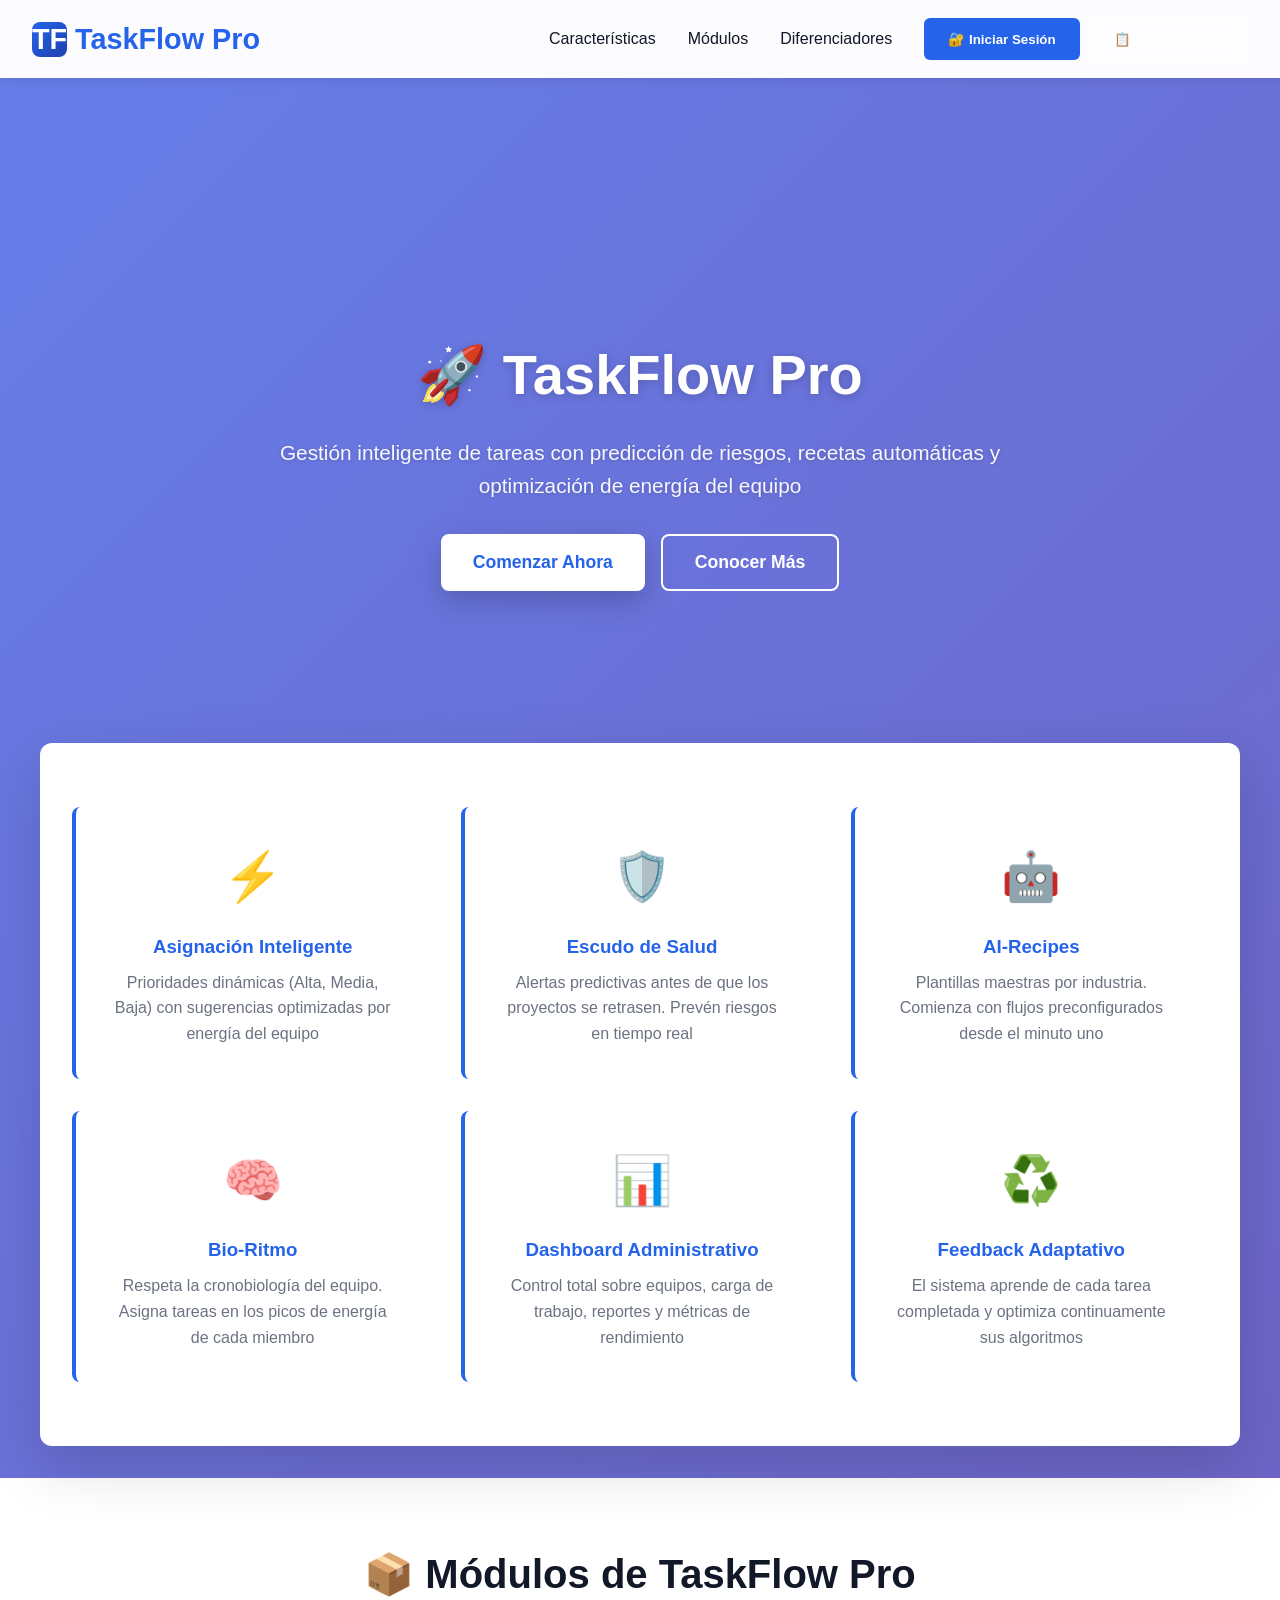
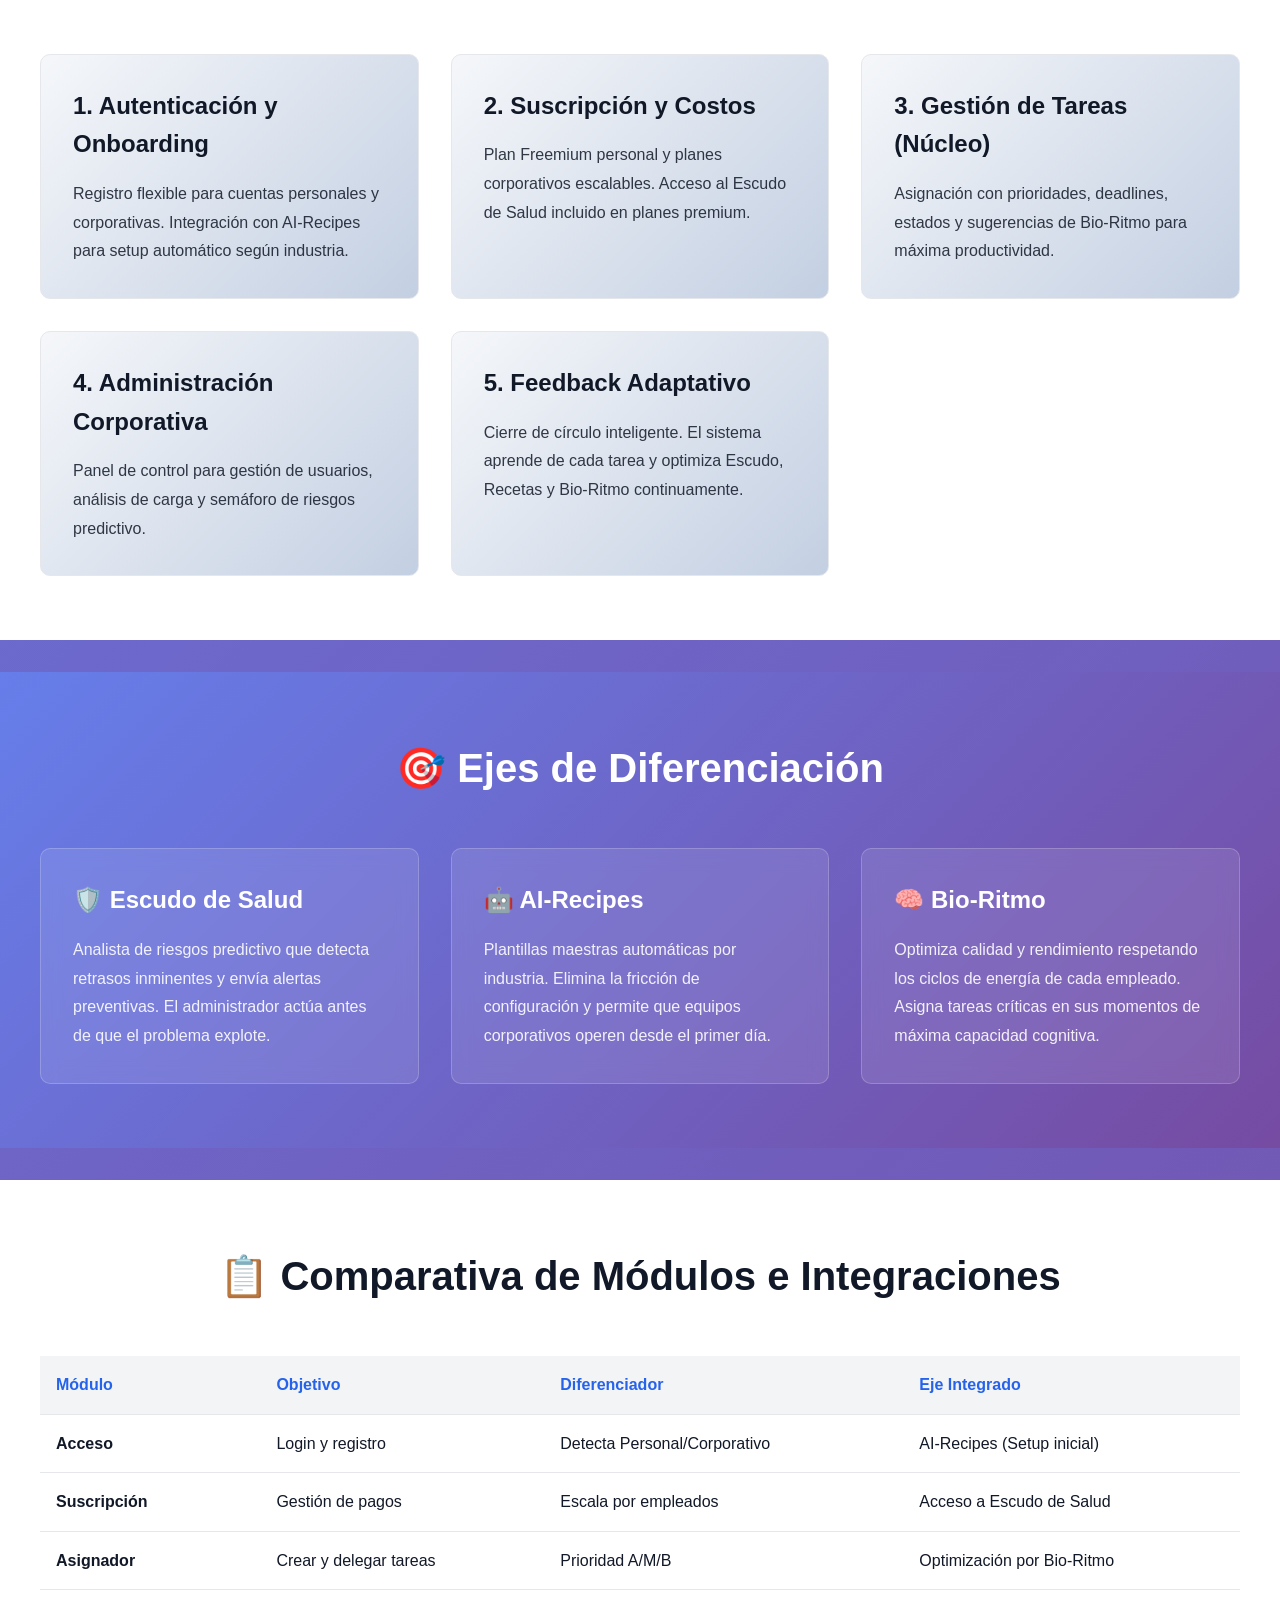
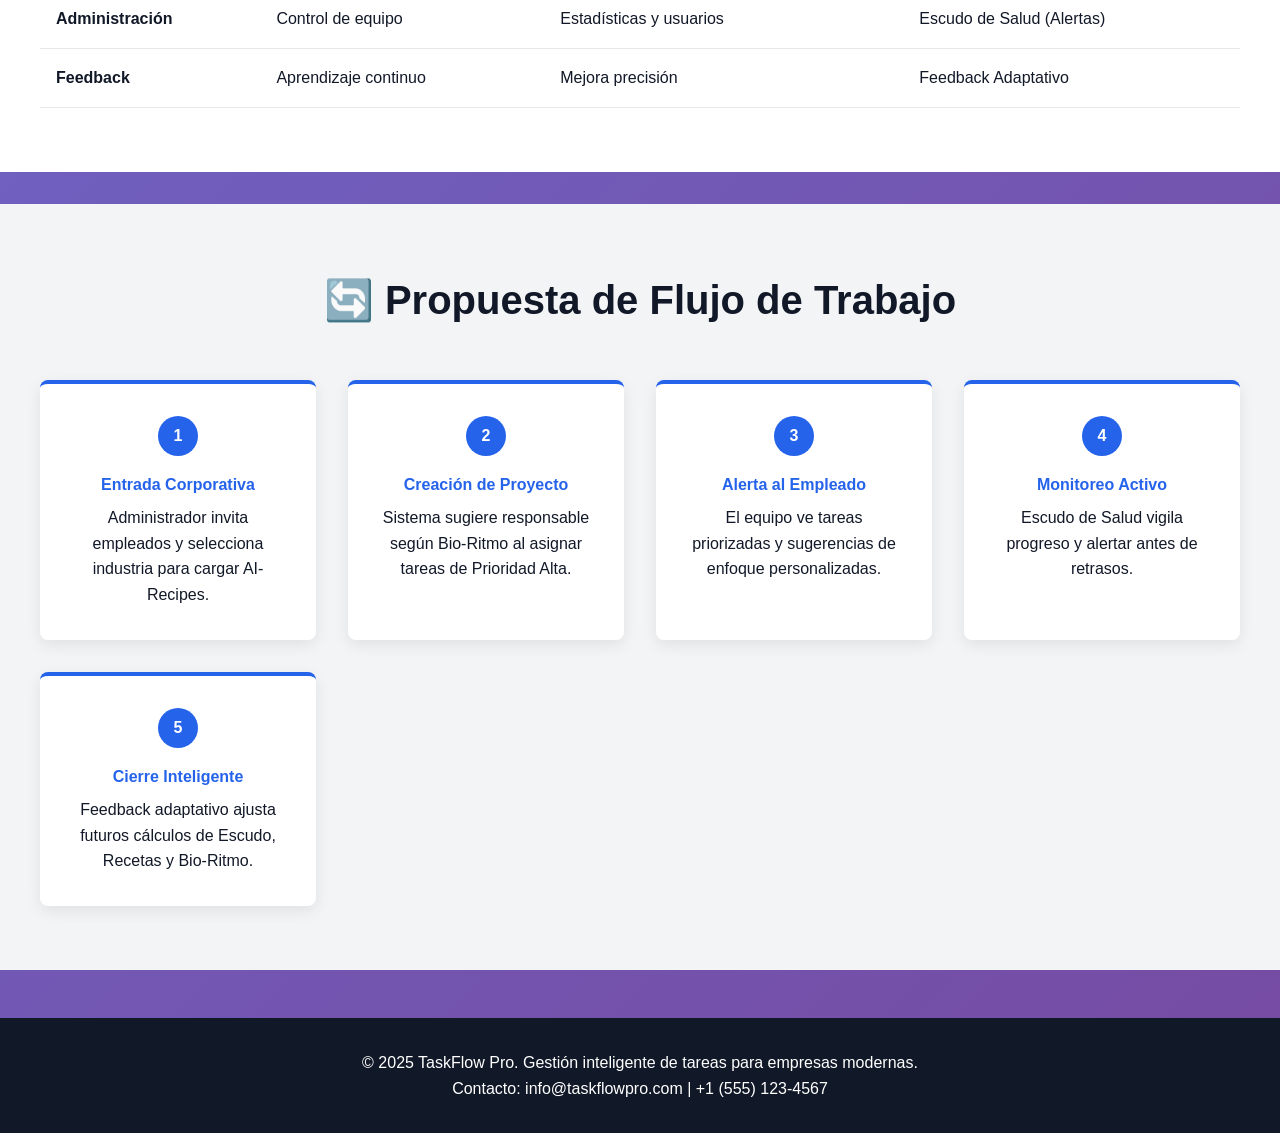
==== commit 803eabbc: "Crear dashboard.html y actualizar index.html con acceso demo sin login obligatorio" ====
--- a/index.html
+++ b/index.html
@@ -83,8 +83,12 @@
             color: var(--primary);
         }
 
-        .login-btn {
-            background: var(--primary);
+        .btn-container {
+            display: flex;
+            gap: 0.5rem;
+        }
+
+        .login-btn, .demo-btn {
             color: white;
             border: none;
             padding: 0.7rem 1.5rem;
@@ -94,10 +98,23 @@
             transition: all 0.3s;
         }
 
+        .login-btn {
+            background: var(--primary);
+        }
+
         .login-btn:hover {
             background: var(--secondary);
             transform: translateY(-2px);
             box-shadow: 0 5px 15px rgba(37, 99, 235, 0.4);
+        }
+
+        .demo-btn {
+            background: rgba(255, 255, 255, 0.2);
+            border: 2px solid white;
+        }
+
+        .demo-btn:hover {
+            background: rgba(255, 255, 255, 0.3);
         }
 
         /* HERO SECTION */
@@ -513,6 +530,16 @@
             box-shadow: 0 10px 25px rgba(37, 99, 235, 0.4);
         }
 
+        .demo-notice {
+            background: rgba(255, 193, 7, 0.1);
+            border: 1px solid #ffc107;
+            color: #856404;
+            padding: 1rem;
+            border-radius: 6px;
+            margin-bottom: 1rem;
+            font-size: 0.9rem;
+        }
+
         /* ANIMATIONS */
         @keyframes fadeInUp {
             from {
@@ -565,6 +592,16 @@
 
             .nav-links {
                 gap: 1rem;
+                flex-direction: column;
+            }
+
+            .btn-container {
+                width: 100%;
+                flex-direction: column;
+            }
+
+            .login-btn, .demo-btn {
+                width: 100%;
             }
 
             .features {
@@ -593,7 +630,10 @@
             <li><a href="#features">Características</a></li>
             <li><a href="#modules">Módulos</a></li>
             <li><a href="#axes">Diferenciadores</a></li>
-            <li><button class="login-btn" onclick="openLoginModal()">Iniciar Sesión</button></li>
+            <li class="btn-container">
+                <button class="login-btn" onclick="openLoginModal()">🔐 Iniciar Sesión</button>
+                <button class="demo-btn" onclick="accessDemo()">📋 Acceso Demo</button>
+            </li>
         </ul>
     </nav>
 
@@ -849,7 +889,7 @@
             </form>
 
             <p style="text-align: center; margin-top: 1.5rem; color: #6b7280; font-size: 0.9rem;">
-                Por ahora es un acceso demo. ¡Pronto disponible!
+                ¿Quieres probar sin registrarte? <a href="#" onclick="closeLoginModal(); accessDemo(); return false;" style="color: var(--primary); font-weight: 600;">Acceso Demo</a>
             </p>
         </div>
     </div>
@@ -880,23 +920,34 @@
             }
         }
 
+        function accessDemo() {
+            localStorage.setItem('currentUser', 'DEMO');
+            localStorage.setItem('currentUserType', 'demo');
+            localStorage.removeItem('currentCompany');
+            window.location.href = 'dashboard.html';
+        }
+
         function handleSubmit(event) {
             event.preventDefault();
             const email = document.getElementById('email').value;
             const password = document.getElementById('password').value;
+            const name = email.split('@')[0].toUpperCase();
+
+            // Save to localStorage
+            localStorage.setItem('currentUser', name);
+            localStorage.setItem('currentUserType', accountType);
 
             if (accountType === 'personal') {
-                alert(`✅ Acceso Personal Simulado\n\nCorreo: ${email}\n\n(En producción, redirigirá al dashboard personal)`);
+                localStorage.removeItem('currentCompany');
+                alert(`✅ Acceso Personal\n\nBienvenido ${name}`);
             } else {
                 const companyName = document.getElementById('companyName').value;
-                const employees = document.getElementById('employees').value;
-                const domain = document.getElementById('domain').value;
-                const industry = document.getElementById('industry').value;
-
-                alert(`✅ Onboarding Corporativo Simulado\n\nEmpresa: ${companyName}\nColaboradores: ${employees}\nDominio: ${domain}\nIndustria: ${industry}\n\n(En producción, cargaría AI-Recipes y crearía el dashboard administrativo)`);
-            }
-
-            closeLoginModal();
+                localStorage.setItem('currentCompany', companyName);
+                alert(`✅ Acceso Corporativo\n\nBienvenido ${name}\nEmpresa: ${companyName}`);
+            }
+
+            // Redirect to dashboard
+            window.location.href = 'dashboard.html';
         }
 
         function scrollToSection(id) {
